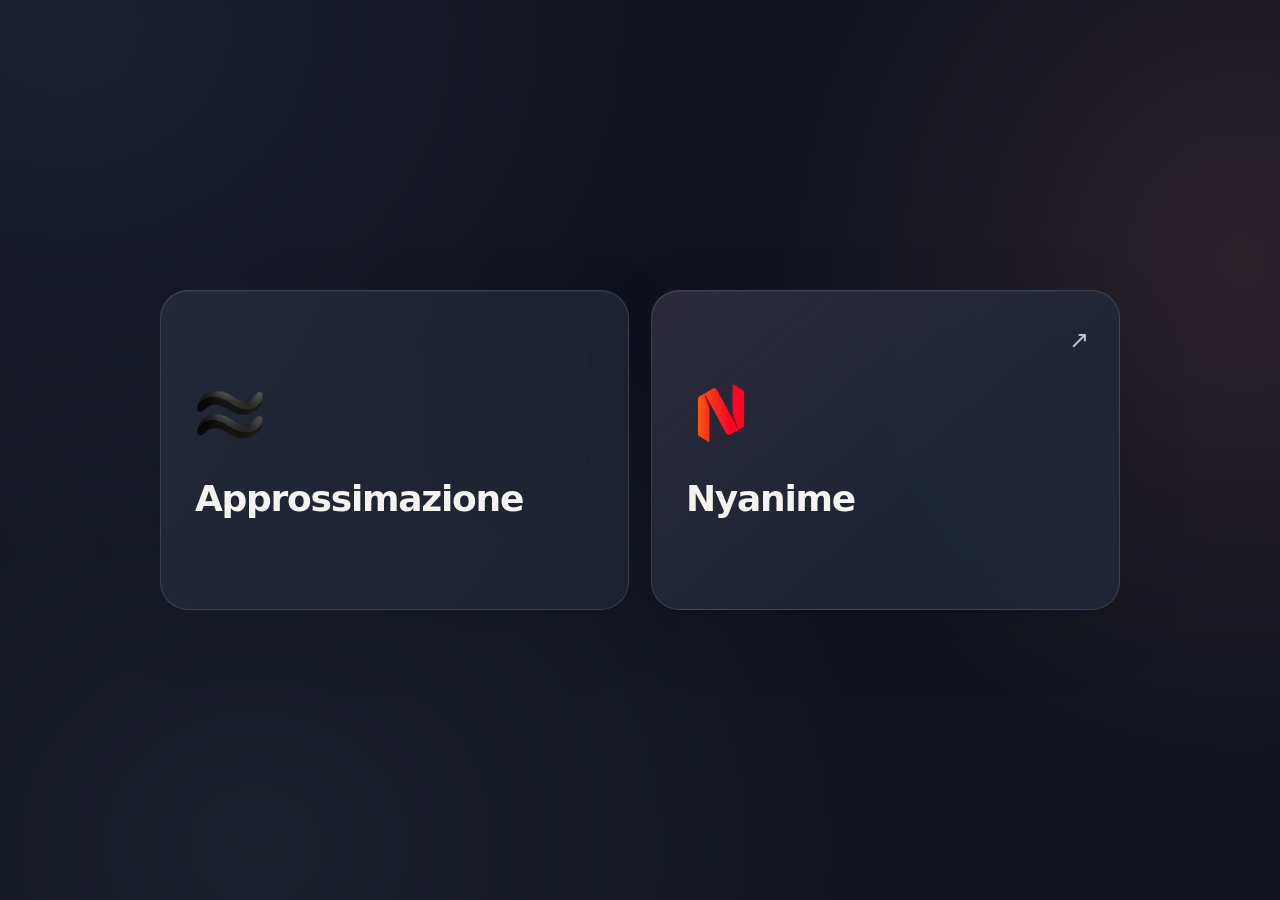
==== index.html @ 018f97f9 "Remove light backdrop behind transparent project logo" ====
<!doctype html>
<html lang="en">
<head>
<meta charset="utf-8"><meta name="viewport" content="width=device-width, initial-scale=1">
<meta name="description" content="Explore Approssimazione and Nyanime, independent projects by Lorenzo Garrone.">
<meta name="theme-color" content="#10131d"><meta name="color-scheme" content="dark">
<meta name="referrer" content="strict-origin-when-cross-origin">
<meta http-equiv="Content-Security-Policy" content="default-src 'none'; style-src 'self'; img-src 'self'; base-uri 'none'; form-action 'none'">
<link rel="icon" href="/assets/monogram.svg" type="image/svg+xml">
<link rel="stylesheet" href="/assets/legal.css?v=projects-4"><title>Lorenzo Garrone · Projects</title>
</head>
<body class="project-index">
<main id="projects" class="project-landing" aria-label="Projects">
<div class="project-grid">
<article class="project-card glass approximation" aria-label="Approssimazione">
<span class="project-symbol approximation-symbol" aria-hidden="true"><img src="/assets/approssimazione-logo.png" width="70" height="70" alt=""></span><h1>Approssimazione</h1>
</article>
<a class="project-card glass nyanime" href="/nyanime/" aria-label="Open Nyanime">
<img class="project-symbol" src="/assets/mark.svg" width="70" height="70" alt=""><h1>Nyanime</h1>
<span class="project-arrow" aria-hidden="true">↗</span>
</a>
</div>
</main></body></html>
---- assets/legal.css ----
:root{color-scheme:dark;--ink:#f5f3f0;--muted:#c0c5d2;--dim:#aeb5c4;--edge:#ffffff20;--panel:#202736e8;--accent:#facbc6}
*{box-sizing:border-box}
html{scroll-behavior:smooth;background:#10131d}
body{display:flow-root;margin:0;color:var(--ink);font-family:ui-sans-serif,system-ui,-apple-system,BlinkMacSystemFont,"Segoe UI",sans-serif;background:radial-gradient(ellipse 900px 760px at 5% 3%,#69709824,transparent 70%),radial-gradient(ellipse 650px 720px at 97% 29%,#ae68692b,transparent 72%),radial-gradient(ellipse 900px 800px at 20% 94%,#626d8326,transparent 72%),#10131d;line-height:1.65;min-height:100vh}
a{color:var(--accent);text-underline-offset:.22em;text-decoration-thickness:1px}
a:hover{color:#fff}
a:focus-visible{outline:3px solid #ffcf94;outline-offset:6px;border-radius:4px}
p{margin:0 0 1.2em}img{display:block;max-width:100%;height:auto}
h1,h2,h3{color:var(--ink);line-height:1.15;letter-spacing:-.035em;text-wrap:balance}
h1{font-size:clamp(42px,7.6vw,88px);font-weight:650;margin:0 0 28px;letter-spacing:-.055em}
h2{font-size:clamp(25px,3.2vw,36px);font-weight:600;margin:0 0 18px}
h3{font-size:clamp(24px,3vw,31px);font-weight:600;margin:0 0 16px}
.shell{width:min(1120px,calc(100% - 64px));margin:26px auto 0}
.glass{background:var(--panel);border:1px solid var(--edge);box-shadow:inset 0 1px 0 #ffffff0c,0 22px 80px #00000016;border-radius:28px}
@supports(backdrop-filter:blur(20px)){.glass{background:linear-gradient(125deg,#ffffff09,#ffffff03),#2027369c;backdrop-filter:blur(24px);-webkit-backdrop-filter:blur(24px)}}
.site-header{display:flex;justify-content:space-between;align-items:center;gap:24px;padding:16px 22px;border-radius:24px}
.identity{display:flex;align-items:center;gap:12px;font-size:15px;font-weight:650;color:var(--ink);text-decoration:none;white-space:nowrap}
.monogram{display:grid;place-items:center;min-width:36px;height:36px;border:1px solid #ffffff26;border-radius:12px;background:#ffffff0a;font-size:13px;letter-spacing:-.025em}
.site-header nav{display:flex;flex-wrap:wrap;justify-content:flex-end;gap:10px 24px}
.site-header nav a{font-size:13px;color:var(--muted);text-decoration:none;padding:3px 0}
.site-header nav a:hover{color:#fff}
.hero{padding:86px 10px 80px;max-width:850px}
.eyebrow{text-transform:uppercase;font-size:11px;font-weight:650;letter-spacing:.16em;color:var(--dim);margin:0 0 22px}
.soft{color:#b7bdcc}
.lead{font-size:clamp(18px,2.3vw,22px);line-height:1.65;color:var(--muted);max-width:650px;margin:0 0 32px}
.button{display:inline-flex;align-items:center;justify-content:center;gap:25px;text-decoration:none;padding:13px 21px;border-radius:14px;font-weight:650;font-size:14px;border:1px solid transparent;min-height:48px}
.primary{background:#f0e8e4;color:#262934;box-shadow:0 6px 25px #00000016}
.primary:hover{color:#161820;background:#fff4ec}
.secondary{background:#ffffff06;color:var(--ink);border-color:#ffffff26}
.secondary:hover{background:#ffffff10}
.hero-actions{display:flex;flex-wrap:wrap;gap:12px}
.section-heading{margin:0 0 25px;padding:0 10px}
.section-heading .eyebrow{margin-bottom:12px}
.project-grid{display:grid;grid-template-columns:1fr 1fr;gap:22px}
.project-card{padding:34px;text-decoration:none;display:flex;flex-direction:column;color:var(--ink);min-height:350px}
a.project-card:hover{border-color:#ffffff45;background-color:#2b3344b8}
.project-landing{width:min(960px,calc(100% - 48px));min-height:100svh;margin:0 auto;padding:32px 0;display:grid;align-content:center}
.project-index .project-card{position:relative;min-height:320px;justify-content:center}
.project-index .project-card h1{font-size:clamp(24px,3.5vw,36px);letter-spacing:-.035em;line-height:1.2;margin:0;overflow-wrap:anywhere}
.project-index .project-symbol{margin-bottom:28px}
.project-arrow{position:absolute;top:30px;right:30px;font-size:24px;color:var(--muted)}
.project-index .project-card:focus-visible{outline:3px solid var(--accent);outline-offset:5px}
@media(max-width:600px){.project-landing{width:calc(100% - 32px);padding:24px 0}.project-index .project-grid{gap:16px}.project-index .project-card{min-height:245px;padding:28px}.project-index .project-card h1{font-size:30px}.project-arrow{top:24px;right:24px}}
.project-symbol{width:70px;height:70px;margin-bottom:36px;border-radius:20px}
span.project-symbol{display:grid;place-items:center;background:#d5d7e312;border:1px solid #d5d7e324;color:#d1d5e8;font-size:47px;line-height:1}
span.approximation-symbol{background:transparent;border:0;overflow:visible}
.approximation-symbol img{width:70px;height:70px;max-width:none;object-fit:contain;transform:scale(1.6)}
.project-card .eyebrow{margin-bottom:10px}
.project-card p:not(.eyebrow){color:var(--muted);font-size:16px;max-width:380px;margin-bottom:32px}
.card-link{font-size:13px;color:var(--accent);display:flex;justify-content:space-between;gap:12px;margin-top:auto;font-weight:600}
.nyanime{background:linear-gradient(140deg,#cd767d15,#ffffff00 60%),var(--panel)}
.contact-panel{margin:30px 0 0;padding:28px 34px;display:flex;align-items:center;justify-content:space-between;gap:22px}
.contact-panel h2{font-size:28px;margin:0 0 9px}
.contact-panel p{color:var(--muted);font-size:14px;margin:0}
.contact-panel .eyebrow{margin:0 0 12px}
.contact-panel>a{font-size:14px;overflow-wrap:anywhere}
.site-footer{display:flex;justify-content:space-between;align-items:center;gap:24px;padding:36px 4px 30px;color:var(--dim);font-size:12px}
.site-footer div{display:flex;gap:24px}.site-footer a{color:var(--dim);text-decoration:none}
.project-hero{padding-bottom:64px}
.project-wordmark{width:240px;margin:0 0 38px}
.placeholder-title{font-size:clamp(28px,5.8vw,72px)}
.overview{padding:38px 42px;margin-bottom:52px;max-width:930px}
.overview p:not(.eyebrow){max-width:760px;color:var(--muted)}
.overview p:last-child{margin-bottom:0}
.note{font-size:14px;border-top:1px solid #ffffff1c;padding-top:24px;margin-top:24px}
.information-grid{display:grid;grid-template-columns:repeat(3,1fr);gap:18px}
.feature-section{margin-bottom:56px}.section-intro{max-width:670px;color:var(--muted);font-size:16px}
.feature-grid{display:grid;grid-template-columns:1fr 1fr;gap:18px}.feature-card{padding:30px;display:flex;gap:24px;align-items:flex-start}.feature-wide{grid-column:1/-1}
.feature-number{display:grid;place-items:center;flex:0 0 42px;height:42px;border-radius:14px;border:1px solid #ffffff20;color:#e9d1cc;background:#ffffff06;font-size:12px;font-weight:650}
.feature-card .eyebrow{margin:0 0 11px}.feature-card h3{font-size:25px;margin:0 0 13px}.feature-card p:not(.eyebrow){font-size:15px;color:var(--muted);max-width:660px;margin:0;line-height:1.8}
.information-card{display:flex;flex-direction:column;padding:28px;text-decoration:none;min-height:275px}
.information-card:hover{border-color:#ffffff45;background-color:#2b3344b8}
.information-card h3{font-size:23px}.information-card p:not(.eyebrow){font-size:15px;color:var(--muted)}
.legal-main{max-width:940px;margin:34px auto 0}
.legal-nav{display:flex;flex-wrap:wrap;gap:10px 24px;margin:0 6px 24px;align-items:center}
.legal-nav a{font-size:13px;color:var(--muted);padding:7px 0;text-decoration:none}
.legal-nav a[aria-current]{color:var(--ink);font-weight:700;border-bottom:2px solid var(--accent)}
.document{padding:clamp(24px,5vw,56px)}
.document h1{font-size:clamp(32px,4.8vw,54px);margin:0 0 28px;letter-spacing:-.04em;overflow-wrap:anywhere}
.document h2{font-size:clamp(22px,3vw,27px);margin:38px 0 14px;letter-spacing:-.025em}
.document p,.document li{max-width:76ch;color:var(--muted);font-size:15px;line-height:1.85}
.document p:last-child{margin-bottom:0}.document>p:first-of-type{padding-bottom:26px;border-bottom:1px solid #ffffff1a;color:#d0ceda}
code{font-family:ui-monospace,SFMono-Regular,Consolas,monospace;font-size:.92em;color:#eee2e0;padding:1px 4px;background:#ffffff0a;border-radius:4px;overflow-wrap:anywhere}
.skip-link{position:absolute;left:20px;top:-150px;padding:12px 20px;z-index:5;background:#faf3ed;color:#1b2130;border-radius:10px}
.skip-link:focus{top:12px;color:#1b2130}
@media(max-width:850px){.site-header{align-items:flex-start;gap:20px;flex-direction:column}.site-header nav{justify-content:flex-start}.information-grid{grid-template-columns:1fr}.information-card{min-height:210px}.contact-panel{align-items:flex-start;flex-direction:column}.hero{padding-top:64px}.information-card .eyebrow{margin-bottom:14px}}
@media(max-width:600px){.shell{width:calc(100% - 32px);margin-top:16px}.site-header{padding:16px 18px;gap:13px;border-radius:20px}.site-header nav{gap:8px 17px}.site-header nav a{font-size:12px}.hero{padding:54px 6px 48px}.lead{font-size:18px}.project-grid{grid-template-columns:1fr}.project-card{min-height:320px;padding:28px}.project-symbol{margin-bottom:28px}.glass{border-radius:23px}.overview{padding:28px;margin-bottom:36px}.contact-panel{padding:26px}.site-footer{align-items:flex-start;flex-direction:column;gap:14px;padding:28px 3px}.legal-main{margin-top:26px}.legal-nav{gap:6px 19px}.document p,.document li{font-size:14px;line-height:1.8}.document h2{margin-top:30px}.hero-actions .button{width:100%;justify-content:space-between}.project-wordmark{width:200px;margin-bottom:30px}}
@media(prefers-reduced-motion:reduce){html{scroll-behavior:auto}*,*::before,*::after{animation:none!important;transition:none!important}}
@media(max-width:700px){.feature-grid{grid-template-columns:1fr}.feature-card{padding:26px;gap:18px}.feature-wide{grid-column:auto}.feature-card h3{font-size:23px}.feature-number{flex-basis:32px;height:32px;border-radius:11px}.feature-section{margin-bottom:40px}}
@media(prefers-contrast:more){.glass{background:#1a202d;border-color:#9da6bb}.soft,.lead,.document p,.document li,.site-footer,.eyebrow{color:#e5e8ef}}
@media print{html,body{background:#fff;color:#111}.shell{width:auto;margin:0}.glass{background:#fff;border:0;box-shadow:none;backdrop-filter:none}.site-header,.site-footer,.legal-nav,.skip-link{display:none}.document{padding:0}.document h1,.document h2,.document p,.document li,a,code{color:#111}h2{break-after:avoid}p{orphans:3;widows:3}}
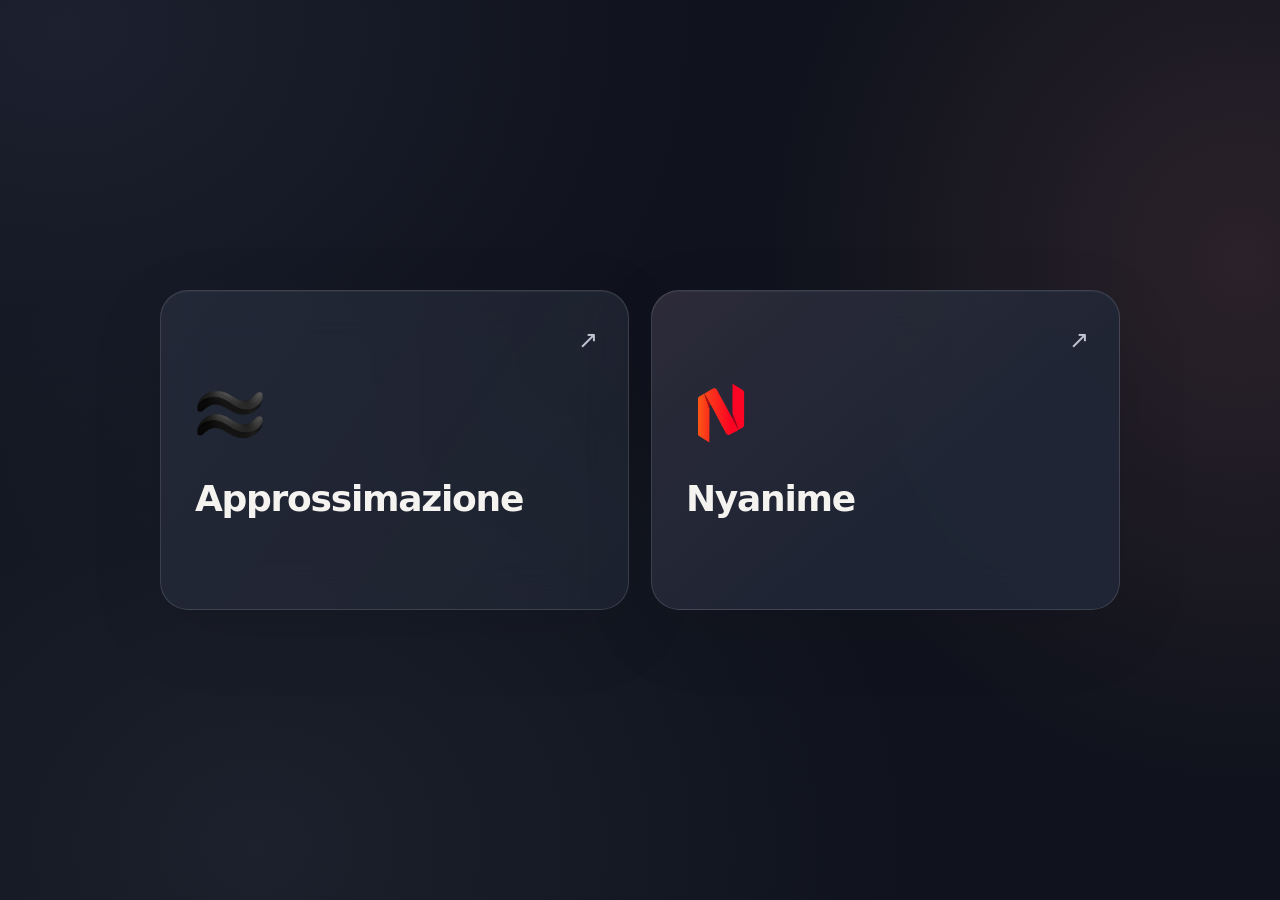
==== commit f8c35bc1: "Build Approssimazione project page with interactive time demo" ====
--- a/index.html
+++ b/index.html
@@ -12,9 +12,10 @@
 <body class="project-index">
 <main id="projects" class="project-landing" aria-label="Projects">
 <div class="project-grid">
-<article class="project-card glass approximation" aria-label="Approssimazione">
+<a class="project-card glass approximation" href="/approssimazione/" aria-label="Open Approssimazione">
 <span class="project-symbol approximation-symbol" aria-hidden="true"><img src="/assets/approssimazione-logo.png" width="70" height="70" alt=""></span><h1>Approssimazione</h1>
-</article>
+<span class="project-arrow" aria-hidden="true">↗</span>
+</a>
 <a class="project-card glass nyanime" href="/nyanime/" aria-label="Open Nyanime">
 <img class="project-symbol" src="/assets/mark.svg" width="70" height="70" alt=""><h1>Nyanime</h1>
 <span class="project-arrow" aria-hidden="true">↗</span>
--- a/assets/legal.css
+++ b/assets/legal.css
@@ -1,5 +1,6 @@
 :root{color-scheme:dark;--ink:#f5f3f0;--muted:#c0c5d2;--dim:#aeb5c4;--edge:#ffffff20;--panel:#202736e8;--accent:#facbc6}
 *{box-sizing:border-box}
+[hidden]{display:none!important}
 html{scroll-behavior:smooth;background:#10131d}
 body{display:flow-root;margin:0;color:var(--ink);font-family:ui-sans-serif,system-ui,-apple-system,BlinkMacSystemFont,"Segoe UI",sans-serif;background:radial-gradient(ellipse 900px 760px at 5% 3%,#69709824,transparent 70%),radial-gradient(ellipse 650px 720px at 97% 29%,#ae68692b,transparent 72%),radial-gradient(ellipse 900px 800px at 20% 94%,#626d8326,transparent 72%),#10131d;line-height:1.65;min-height:100vh}
 a{color:var(--accent);text-underline-offset:.22em;text-decoration-thickness:1px}
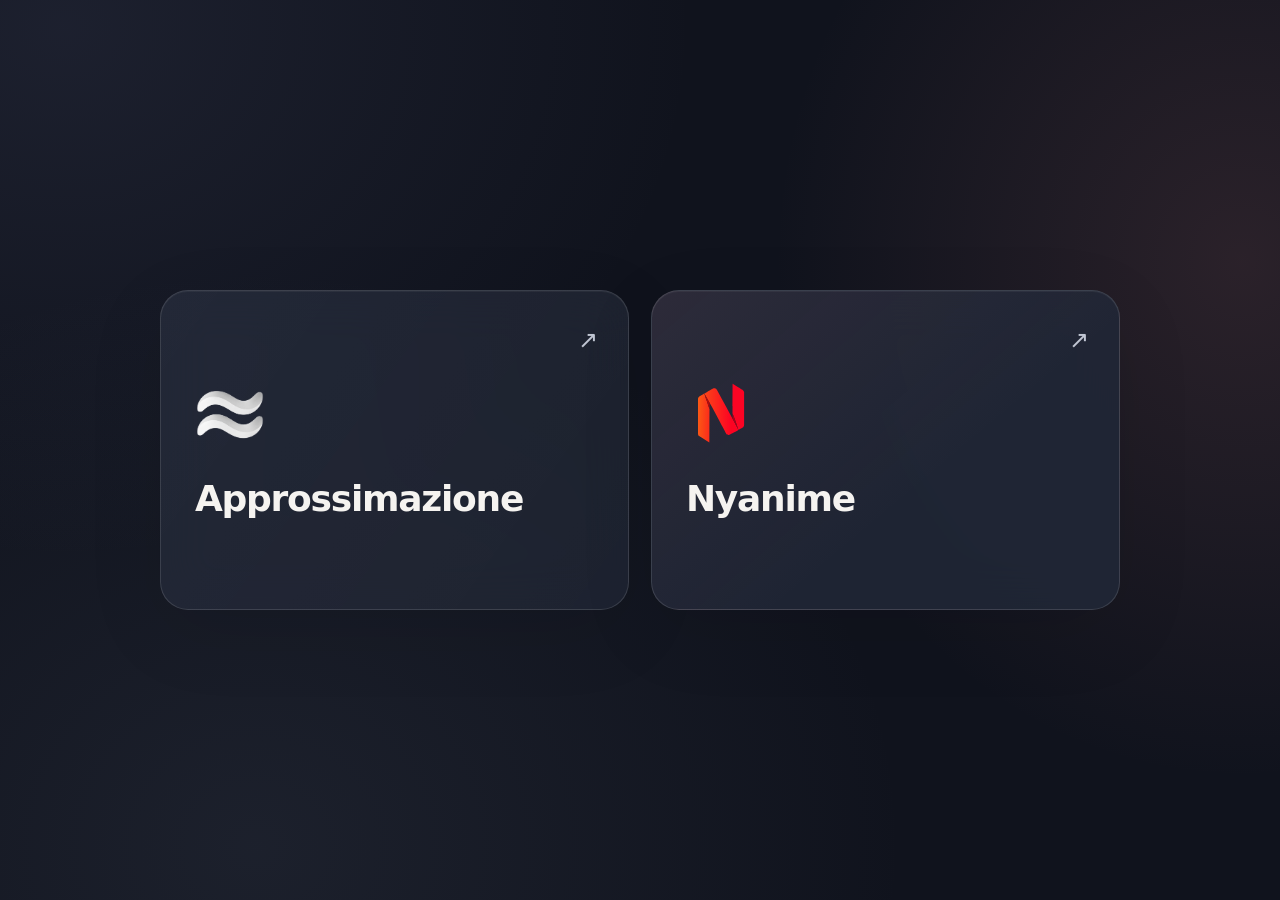
==== commit f580639e: "Show white Approssimazione logo on the project homepage" ====
--- a/index.html
+++ b/index.html
@@ -7,7 +7,7 @@
 <meta name="referrer" content="strict-origin-when-cross-origin">
 <meta http-equiv="Content-Security-Policy" content="default-src 'none'; style-src 'self'; img-src 'self'; base-uri 'none'; form-action 'none'">
 <link rel="icon" href="/assets/monogram.svg" type="image/svg+xml">
-<link rel="stylesheet" href="/assets/legal.css?v=projects-4"><title>Lorenzo Garrone · Projects</title>
+<link rel="stylesheet" href="/assets/legal.css?v=projects-5"><title>Lorenzo Garrone · Projects</title>
 </head>
 <body class="project-index">
 <main id="projects" class="project-landing" aria-label="Projects">
@@ -16,7 +16,7 @@
 <span class="project-symbol approximation-symbol" aria-hidden="true"><img src="/assets/approssimazione-logo.png" width="70" height="70" alt=""></span><h1>Approssimazione</h1>
 <span class="project-arrow" aria-hidden="true">↗</span>
 </a>
-<a class="project-card glass nyanime" href="/nyanime/" aria-label="Open Nyanime">
+<a class="project-card glass nyanime" href="https://owouwuiwi.github.io/" aria-label="Open Nyanime">
 <img class="project-symbol" src="/assets/mark.svg" width="70" height="70" alt=""><h1>Nyanime</h1>
 <span class="project-arrow" aria-hidden="true">↗</span>
 </a>
--- a/assets/legal.css
+++ b/assets/legal.css
@@ -46,6 +46,7 @@
 span.project-symbol{display:grid;place-items:center;background:#d5d7e312;border:1px solid #d5d7e324;color:#d1d5e8;font-size:47px;line-height:1}
 span.approximation-symbol{background:transparent;border:0;overflow:visible}
 .approximation-symbol img{width:70px;height:70px;max-width:none;object-fit:contain;transform:scale(1.6)}
+.project-index .approximation-symbol img{filter:invert(1)}
 .project-card .eyebrow{margin-bottom:10px}
 .project-card p:not(.eyebrow){color:var(--muted);font-size:16px;max-width:380px;margin-bottom:32px}
 .card-link{font-size:13px;color:var(--accent);display:flex;justify-content:space-between;gap:12px;margin-top:auto;font-weight:600}
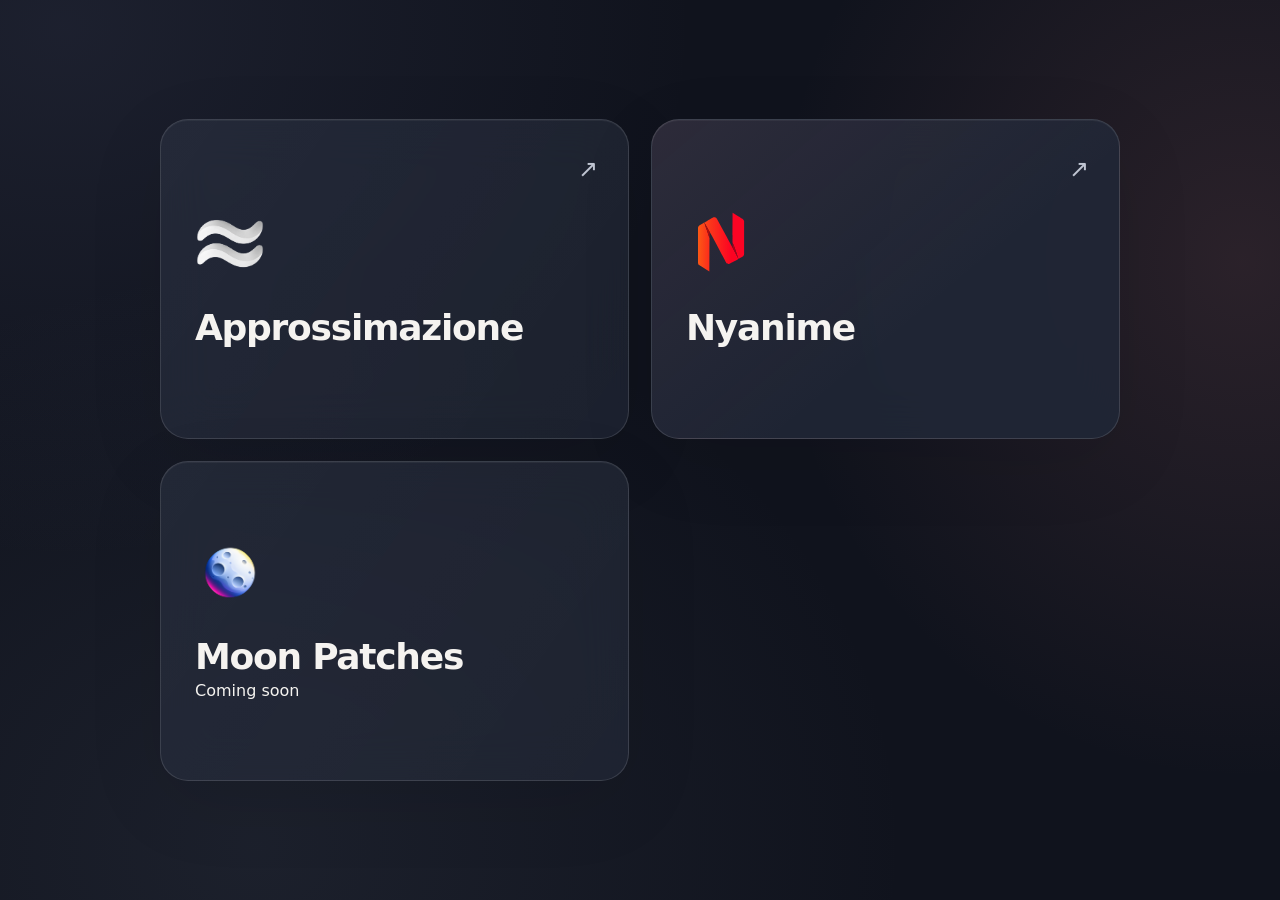
==== commit 64cb1139: "Add disabled Moon Patches project card with supplied transparent logo" ====
--- a/index.html
+++ b/index.html
@@ -2,12 +2,13 @@
 <html lang="en">
 <head>
 <meta charset="utf-8"><meta name="viewport" content="width=device-width, initial-scale=1">
-<meta name="description" content="Explore Approssimazione and Nyanime, independent projects by Lorenzo Garrone.">
+<meta name="description" content="Explore Approssimazione, Nyanime and Moon Patches, independent projects by Lorenzo Garrone.">
 <meta name="theme-color" content="#10131d"><meta name="color-scheme" content="dark">
 <meta name="referrer" content="strict-origin-when-cross-origin">
 <meta http-equiv="Content-Security-Policy" content="default-src 'none'; style-src 'self'; img-src 'self'; base-uri 'none'; form-action 'none'">
 <link rel="icon" href="/assets/monogram.svg" type="image/svg+xml">
 <link rel="stylesheet" href="/assets/legal.css?v=projects-5"><title>Lorenzo Garrone · Projects</title>
+<link rel="stylesheet" href="/assets/projects-motion.css?v=2">
 </head>
 <body class="project-index">
 <main id="projects" class="project-landing" aria-label="Projects">
@@ -20,5 +21,9 @@
 <img class="project-symbol" src="/assets/mark.svg" width="70" height="70" alt=""><h1>Nyanime</h1>
 <span class="project-arrow" aria-hidden="true">↗</span>
 </a>
+<article class="project-card glass moon-patches" aria-labelledby="moon-patches-title" aria-describedby="moon-patches-status" aria-disabled="true">
+<img class="project-symbol moon-symbol" src="/assets/moon-patches-logo.png" width="70" height="70" alt="" decoding="async" loading="lazy"><h1 id="moon-patches-title">Moon Patches</h1>
+<span class="project-status" id="moon-patches-status">Coming soon</span>
+</article>
 </div>
 </main></body></html>
--- a/assets/projects-motion.css
+++ b/assets/projects-motion.css
@@ -0,0 +1,75 @@
+/* Only the two-card project index; no scripts or continuous animation. */
+.project-index {
+  --project-ease: cubic-bezier(.22, 1, .36, 1);
+  --project-enter: 500ms;
+  --project-in: 350ms;
+  --project-out: 250ms;
+  --project-rise: 12px;
+}
+.project-index .project-card {
+  --project-edge: #b4d4f06b;
+  --project-light: #a7c9ff12;
+  isolation: isolate;
+  animation: project-arrive var(--project-enter) var(--project-ease) backwards;
+  transition: transform var(--project-out) var(--project-ease),
+    border-color var(--project-out), background-color var(--project-out),
+    box-shadow var(--project-out);
+}
+.project-index .project-card.nyanime {
+  --project-edge: #ffb7bb6b;
+  --project-light: #ffa8af14;
+  animation-delay: 80ms;
+}
+.project-index .project-card::before {
+  content: '';
+  position: absolute;
+  inset: 0;
+  z-index: -1;
+  border-radius: inherit;
+  pointer-events: none;
+  background: linear-gradient(130deg, var(--project-light), transparent 70%);
+  opacity: 0;
+  transition: opacity var(--project-out) var(--project-ease);
+}
+.project-index .project-symbol {
+  transition: transform var(--project-out) var(--project-ease);
+}
+.project-index .project-arrow {
+  transition: transform var(--project-out) var(--project-ease), color var(--project-out);
+}
+.project-index .project-card:focus-visible { border-color: var(--project-edge); }
+.project-index .project-card:focus-visible::before { opacity: 1; }
+.project-index .project-card:focus-visible .project-arrow { color: var(--ink); }
+.project-index .project-card:focus-visible {
+  /* A keyboard user should never have to wait for an invisible link. */
+  animation: none;
+}
+@keyframes project-arrive {
+  from { opacity: 0; translate: 0 var(--project-rise); }
+  to { opacity: 1; translate: 0 0; }
+}
+@media (hover: hover) and (pointer: fine) {
+  .project-index .project-card:hover {
+    transform: translateY(-4px);
+    border-color: var(--project-edge);
+    box-shadow: inset 0 1px 0 #ffffff12, 0 26px 64px #00000026;
+    transition-duration: var(--project-in);
+  }
+  .project-index .project-card:hover::before { opacity: 1; transition-duration: var(--project-in); }
+  .project-index .project-card:hover .project-symbol { transform: translateY(-2px) scale(1.03); }
+  .project-index .project-card:hover .project-arrow { transform: translate(3px, -3px); color: var(--ink); }
+}
+.project-index .project-card:active { transform: scale(.99); transition-duration: 150ms; }
+@media (max-width: 600px) {
+  .project-index { --project-rise: 8px; }
+}
+@media (prefers-reduced-motion: reduce) {
+  .project-index .project-card, .project-index .project-card::before,
+  .project-index .project-symbol, .project-index .project-arrow {
+    animation: none !important;
+    transition: none !important;
+  }
+  .project-index .project-card:hover, .project-index .project-card:active,
+  .project-index .project-card:hover .project-symbol,
+  .project-index .project-card:hover .project-arrow { transform: none; }
+}
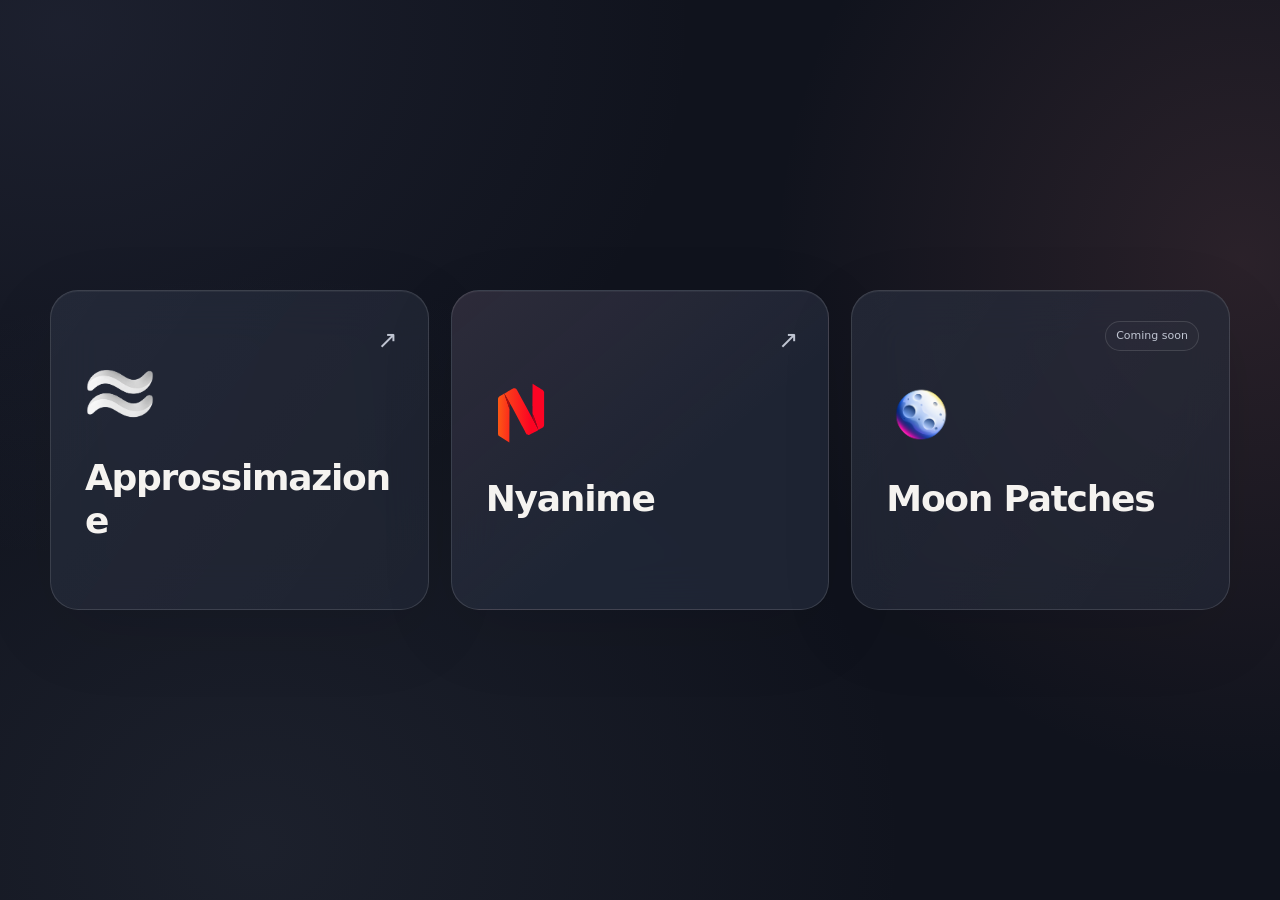
==== commit 00754428: "Fit the three project cards and keep upcoming project interactions disabled" ====
--- a/index.html
+++ b/index.html
@@ -8,7 +8,7 @@
 <meta http-equiv="Content-Security-Policy" content="default-src 'none'; style-src 'self'; img-src 'self'; base-uri 'none'; form-action 'none'">
 <link rel="icon" href="/assets/monogram.svg" type="image/svg+xml">
 <link rel="stylesheet" href="/assets/legal.css?v=projects-5"><title>Lorenzo Garrone · Projects</title>
-<link rel="stylesheet" href="/assets/projects-motion.css?v=2">
+<link rel="stylesheet" href="/assets/projects-motion.css?v=3">
 </head>
 <body class="project-index">
 <main id="projects" class="project-landing" aria-label="Projects">
--- a/assets/projects-motion.css
+++ b/assets/projects-motion.css
@@ -1,4 +1,4 @@
-/* Only the two-card project index; no scripts or continuous animation. */
+/* Only the project index; no scripts or continuous animation. */
 .project-index {
   --project-ease: cubic-bezier(.22, 1, .36, 1);
   --project-enter: 500ms;
@@ -6,6 +6,8 @@
   --project-out: 250ms;
   --project-rise: 12px;
 }
+.project-index .project-landing { width: min(1180px, calc(100% - 48px)); }
+.project-index .project-grid { grid-template-columns: repeat(3, minmax(0, 1fr)); }
 .project-index .project-card {
   --project-edge: #b4d4f06b;
   --project-light: #a7c9ff12;
@@ -19,6 +21,20 @@
   --project-edge: #ffb7bb6b;
   --project-light: #ffa8af14;
   animation-delay: 80ms;
+}
+.project-index .project-card.moon-patches { animation-delay: 160ms; }
+.project-index .moon-symbol { object-fit: contain; }
+.project-index .project-status {
+  position: absolute;
+  top: 30px;
+  right: 30px;
+  font-size: 11px;
+  font-weight: 500;
+  color: var(--muted);
+  padding: 5px 10px;
+  border: 1px solid var(--edge);
+  border-radius: 100px;
+  background: #ffffff04;
 }
 .project-index .project-card::before {
   content: '';
@@ -49,19 +65,27 @@
   to { opacity: 1; translate: 0 0; }
 }
 @media (hover: hover) and (pointer: fine) {
-  .project-index .project-card:hover {
+  .project-index a.project-card:hover {
     transform: translateY(-4px);
     border-color: var(--project-edge);
     box-shadow: inset 0 1px 0 #ffffff12, 0 26px 64px #00000026;
     transition-duration: var(--project-in);
   }
-  .project-index .project-card:hover::before { opacity: 1; transition-duration: var(--project-in); }
-  .project-index .project-card:hover .project-symbol { transform: translateY(-2px) scale(1.03); }
-  .project-index .project-card:hover .project-arrow { transform: translate(3px, -3px); color: var(--ink); }
+  .project-index a.project-card:hover::before { opacity: 1; transition-duration: var(--project-in); }
+  .project-index a.project-card:hover .project-symbol { transform: translateY(-2px) scale(1.03); }
+  .project-index a.project-card:hover .project-arrow { transform: translate(3px, -3px); color: var(--ink); }
 }
-.project-index .project-card:active { transform: scale(.99); transition-duration: 150ms; }
+.project-index a.project-card:active { transform: scale(.99); transition-duration: 150ms; }
+@media (max-width: 1100px) {
+  .project-index .project-grid { grid-template-columns: repeat(2, minmax(0, 1fr)); }
+  .project-index .moon-patches { grid-column: 1 / -1; justify-self: center; width: calc((100% - 22px) / 2); }
+}
 @media (max-width: 600px) {
   .project-index { --project-rise: 8px; }
+  .project-index .project-landing { width: calc(100% - 32px); }
+  .project-index .project-grid { grid-template-columns: 1fr; }
+  .project-index .moon-patches { grid-column: auto; justify-self: stretch; width: auto; }
+  .project-index .project-status { top: 24px; right: 24px; }
 }
 @media (prefers-reduced-motion: reduce) {
   .project-index .project-card, .project-index .project-card::before,
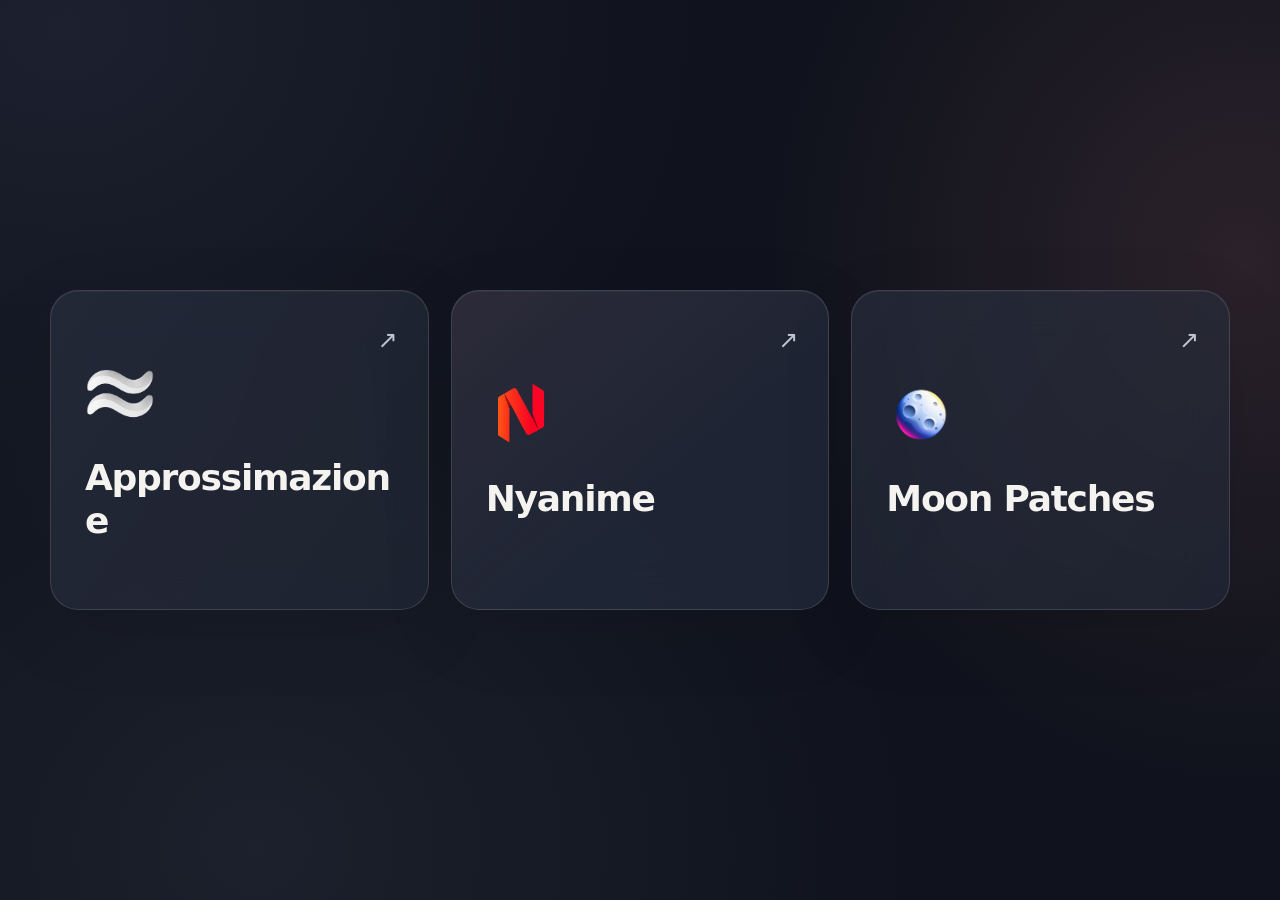
==== commit 7e88b9bd: "Publish Moon Patches glass landing page with setup guide and project notices" ====
--- a/index.html
+++ b/index.html
@@ -21,9 +21,9 @@
 <img class="project-symbol" src="/assets/mark.svg" width="70" height="70" alt=""><h1>Nyanime</h1>
 <span class="project-arrow" aria-hidden="true">↗</span>
 </a>
-<article class="project-card glass moon-patches" aria-labelledby="moon-patches-title" aria-describedby="moon-patches-status" aria-disabled="true">
+<a class="project-card glass moon-patches" href="/moon-patches/" aria-label="Open Moon Patches">
 <img class="project-symbol moon-symbol" src="/assets/moon-patches-logo.png" width="70" height="70" alt="" decoding="async" loading="lazy"><h1 id="moon-patches-title">Moon Patches</h1>
-<span class="project-status" id="moon-patches-status">Coming soon</span>
-</article>
+<span class="project-arrow" aria-hidden="true">↗</span>
+</a>
 </div>
 </main></body></html>
